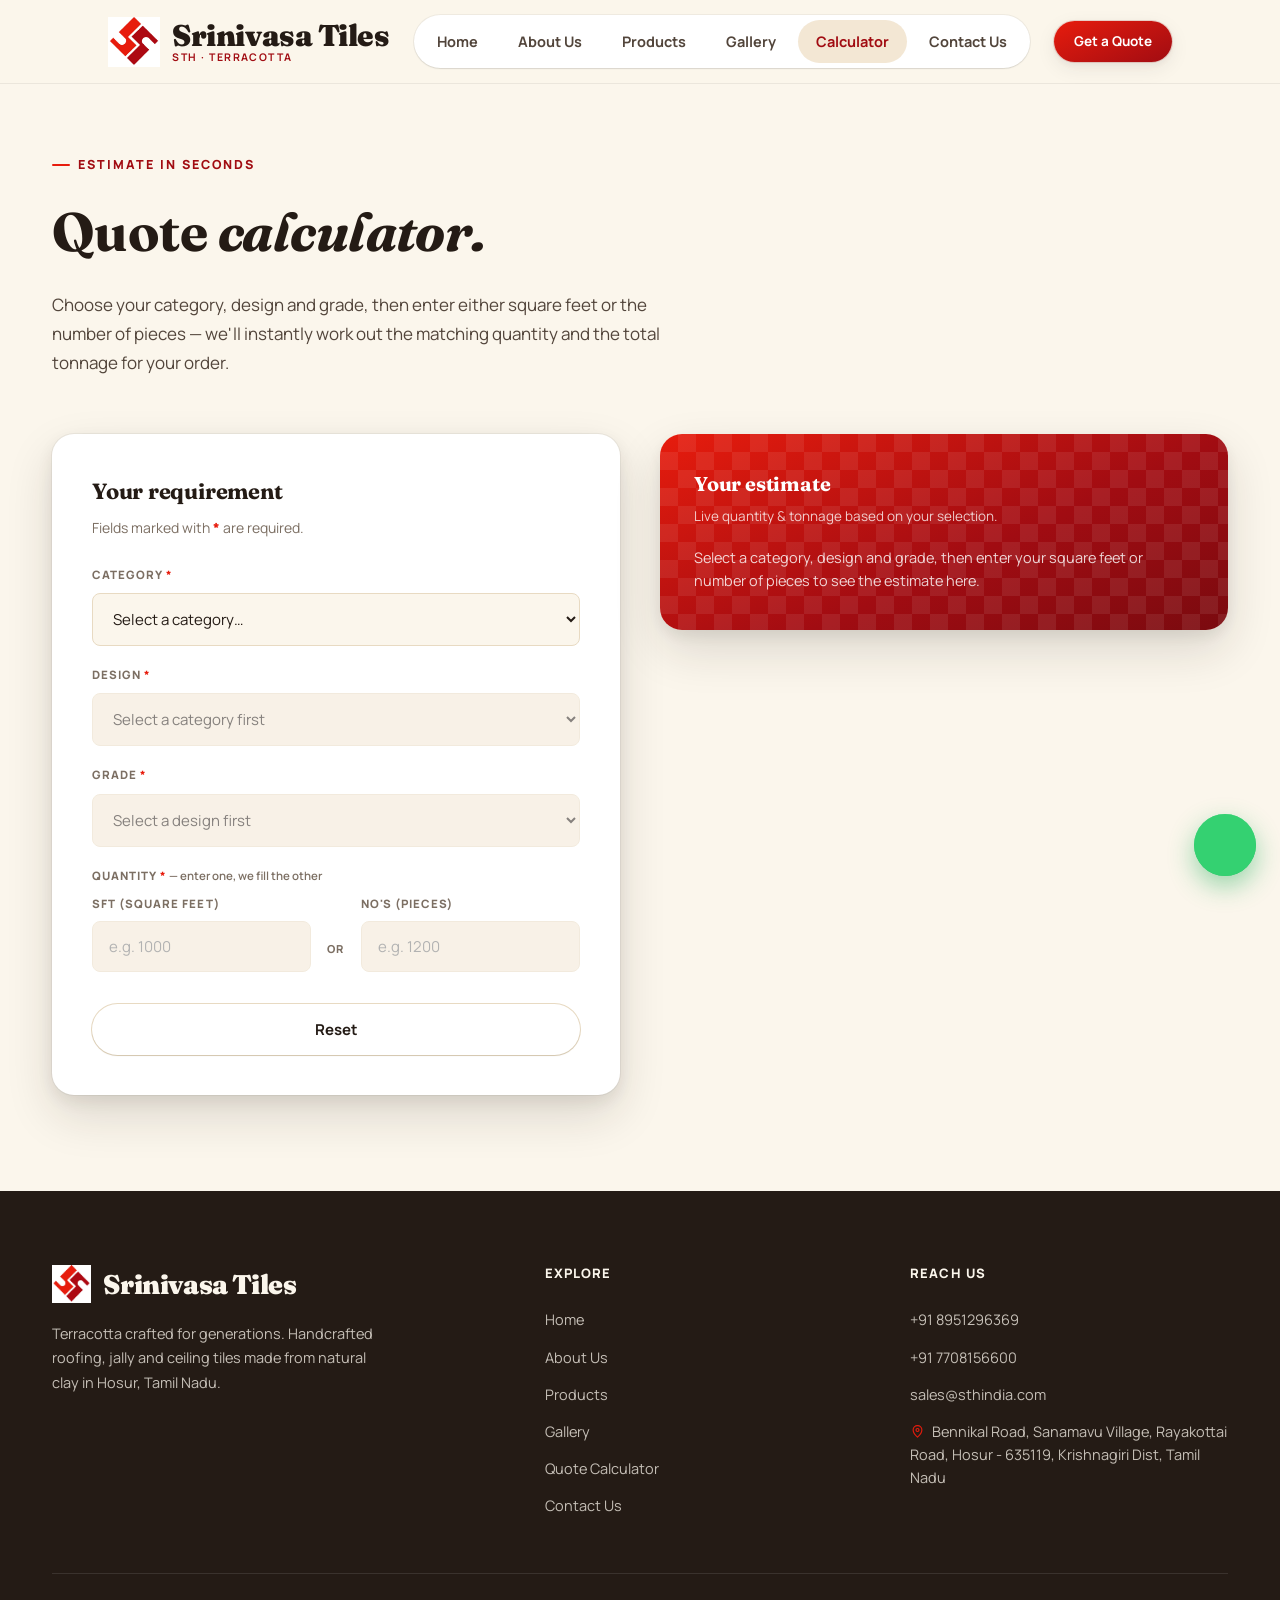
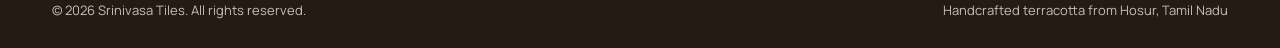
==== calculator.html @ 0a6c0d31 "4 changes" ====
<!DOCTYPE html>
<html lang="en">
<head>
<meta charset="UTF-8">
<meta name="viewport" content="width=device-width, initial-scale=1.0">
<title>Quote Calculator — Srinivasa Tiles | SFT, Pieces &amp; Tonnage Estimator</title>
<meta name="description" content="Estimate your terracotta order in seconds. Pick a category, design and grade, enter either square feet or number of pieces, and instantly see the matching quantity and tonnage.">
<link rel="icon" href="assets/images/logo/logo-icon.png">
<link rel="stylesheet" href="css/style.css">
<style>
  /* ---- Quote Calculator page ---- */
  .calc-shell { display: grid; grid-template-columns: 1fr 1fr; gap: 40px; align-items: flex-start; }
  @media (max-width: 900px) { .calc-shell { grid-template-columns: 1fr; gap: 28px; } }

  .calc-inputs-or {
    display: grid;
    grid-template-columns: 1fr auto 1fr;
    gap: 16px;
    align-items: end;
  }
  .calc-or-divider {
    display: flex; align-items: center; justify-content: center;
    font-size: 11px; font-weight: 800; letter-spacing: 0.12em;
    text-transform: uppercase; color: var(--stone);
    padding-bottom: 14px;
  }
  @media (max-width: 560px) {
    .calc-inputs-or { grid-template-columns: 1fr; gap: 10px; }
    .calc-or-divider { padding: 4px 0; }
  }

  .calc-input-help { margin-top: 8px; font-size: 12.5px; color: var(--stone); }
  select:disabled, input:disabled { opacity: 0.55; cursor: not-allowed; background: var(--cream-deep); }

  /* Result panel */
  .calc-result {
    position: relative;
    border-radius: var(--radius-lg);
    padding: 34px;
    color: var(--cream);
    background: linear-gradient(155deg, var(--clay-bright) 0%, var(--clay-deep) 58%, var(--clay-ember) 100%);
    box-shadow: var(--shadow-lg);
    overflow: hidden;
  }
  @media (min-width: 901px) { .calc-result { position: sticky; top: 96px; } }
  .calc-result h3 { color: #fff; font-size: 20px; }
  .calc-result-sub { margin-top: 6px; font-size: 13.5px; color: rgba(255,255,255,0.78); }

  .calc-empty { padding: 18px 0 4px; font-size: 14.5px; color: rgba(255,255,255,0.82); line-height: 1.6; }

  .calc-stats { display: grid; grid-template-columns: 1fr 1fr; gap: 12px; margin-top: 22px; }
  .calc-stat {
    background: rgba(255,255,255,0.12);
    border: 1px solid rgba(255,255,255,0.18);
    border-radius: var(--radius-md);
    padding: 16px 18px;
  }
  .calc-stat.full { grid-column: 1 / -1; }
  .calc-stat span { display: block; font-size: 10.5px; letter-spacing: 0.08em; text-transform: uppercase; color: rgba(255,255,255,0.72); font-weight: 800; }
  .calc-stat strong { display: block; margin-top: 6px; font-family: var(--font-display); font-size: 26px; line-height: 1.1; color: #fff; }
  .calc-stat small { font-size: 13px; font-weight: 600; opacity: 0.82; margin-left: 4px; }

  /* Selection summary chips */
  .calc-selection { display: flex; flex-wrap: wrap; gap: 8px; margin-top: 22px; }
  .calc-chip {
    display: inline-flex; align-items: center; gap: 6px;
    background: rgba(255,255,255,0.14);
    border: 1px solid rgba(255,255,255,0.2);
    border-radius: var(--radius-pill);
    padding: 6px 13px; font-size: 12.5px; font-weight: 700; color: #fff;
  }
  .calc-chip b { font-weight: 800; opacity: 0.7; text-transform: uppercase; font-size: 10px; letter-spacing: 0.06em; }

  .calc-result .btn-on-dark { margin-top: 24px; }
  .calc-hidden { display: none !important; }

  /* Summary table (final output) */
  .calc-table-wrap { margin-top: 30px; overflow-x: auto; }
  .calc-table { width: 100%; border-collapse: collapse; font-size: 14px; min-width: 560px; }
  .calc-table th {
    text-align: left; font-size: 10.5px; letter-spacing: 0.07em; text-transform: uppercase;
    color: var(--stone); font-weight: 800; padding: 0 14px 12px; border-bottom: 2px solid var(--cream-line);
  }
  .calc-table td { padding: 16px 14px; border-bottom: 1px solid var(--cream-line); color: var(--ink); vertical-align: top; }
  .calc-table td strong { color: var(--clay-deep); font-family: var(--font-display); font-size: 16px; }
  .calc-table tr:last-child td { border-bottom: none; }
</style>
</head>
<body>

<section class="page-hero">
  <div class="container">
    <div class="eyebrow reveal in">Estimate in Seconds</div>
    <h1 class="reveal in">Quote <em>calculator.</em></h1>
    <p class="lede reveal in">Choose your category, design and grade, then enter either square feet or the number of pieces — we'll instantly work out the matching quantity and the total tonnage for your order.</p>
  </div>
</section>

<section class="section-pad" style="padding-top:0;">
  <div class="container">
    <div class="calc-shell">

      <!-- Inputs -->
      <div class="reveal">
        <div class="form-card">
          <h3 style="font-size:22px;">Your requirement</h3>
          <p style="margin-top:8px; color:var(--stone); font-size:14px;">Fields marked with <span style="color:var(--clay-bright); font-weight:800;">*</span> are required.</p>

          <form id="calcForm" style="margin-top:26px;" autocomplete="off">
            <div class="form-row">
              <label for="calcCategory">Category <span style="color:var(--clay-bright);">*</span></label>
              <select id="calcCategory" required>
                <option value="">Select a category…</option>
              </select>
            </div>

            <div class="form-row">
              <label for="calcDesign">Design <span style="color:var(--clay-bright);">*</span></label>
              <select id="calcDesign" required disabled>
                <option value="">Select a category first</option>
              </select>
            </div>

            <div class="form-row">
              <label for="calcGrade">Grade <span style="color:var(--clay-bright);">*</span></label>
              <select id="calcGrade" required disabled>
                <option value="">Select a design first</option>
              </select>
            </div>

            <div class="form-row" style="margin-bottom:10px;">
              <label>Quantity <span style="color:var(--clay-bright);">*</span> <span style="text-transform:none; font-weight:600; color:var(--stone); letter-spacing:0;">— enter one, we fill the other</span></label>
            </div>

            <div class="calc-inputs-or">
              <div>
                <label for="calcSft" style="margin-bottom:7px;">SFT (Square Feet)</label>
                <input type="number" id="calcSft" inputmode="decimal" min="0" step="any" placeholder="e.g. 1000" disabled>
              </div>
              <div class="calc-or-divider">or</div>
              <div>
                <label for="calcNos" style="margin-bottom:7px;">No's (Pieces)</label>
                <input type="number" id="calcNos" inputmode="numeric" min="0" step="any" placeholder="e.g. 1200" disabled>
              </div>
            </div>
            <p class="calc-input-help" id="calcCoverageNote"></p>

            <button type="button" class="btn btn-ghost btn-block" id="calcResetBtn" style="margin-top:24px;">Reset</button>
          </form>
        </div>
      </div>

      <!-- Result -->
      <div class="reveal">
        <div class="calc-result">
          <div class="lattice-bg" style="color:#fff; opacity:0.08;"></div>
          <div style="position:relative; z-index:1;">
            <h3>Your estimate</h3>
            <p class="calc-result-sub">Live quantity &amp; tonnage based on your selection.</p>

            <div class="calc-empty" id="calcEmpty">
              Select a category, design and grade, then enter your square feet or number of pieces to see the estimate here.
            </div>

            <div id="calcOutput" class="calc-hidden">
              <div class="calc-selection" id="calcSelection"></div>
              <div class="calc-stats">
                <div class="calc-stat">
                  <span>Square Feet</span>
                  <strong id="calcOutSft">—</strong>
                </div>
                <div class="calc-stat">
                  <span>Pieces (No's)</span>
                  <strong id="calcOutNos">—</strong>
                </div>
                <div class="calc-stat full">
                  <span>Total Weight / Tonnage</span>
                  <strong id="calcOutTonnage">—</strong>
                </div>
              </div>
              <a href="#" class="btn btn-on-dark btn-block" id="calcWhatsappBtn" target="_blank" rel="noopener">Send this estimate on WhatsApp</a>
            </div>
          </div>
        </div>
      </div>

    </div>

    <!-- Final output summary table -->
    <div class="reveal calc-hidden" id="calcSummaryBlock" style="margin-top:20px;">
      <div class="form-card" style="padding:30px;">
        <h3 style="font-size:20px;">Estimate summary</h3>
        <div class="calc-table-wrap">
          <table class="calc-table">
            <thead>
              <tr>
                <th>Category</th>
                <th>Design</th>
                <th>Grade</th>
                <th>SFT</th>
                <th>No's</th>
                <th>Weight / Tonnage</th>
              </tr>
            </thead>
            <tbody>
              <tr id="calcSummaryRow">
                <td id="sumCategory">—</td>
                <td id="sumDesign">—</td>
                <td id="sumGrade">—</td>
                <td id="sumSft">—</td>
                <td id="sumNos">—</td>
                <td id="sumWeight">—</td>
              </tr>
            </tbody>
          </table>
        </div>
        <p class="form-note" style="text-align:left;">This is an approximate estimate for planning. For a firm quote including current pricing and availability, please <a href="contact.html" style="color:var(--clay-deep); font-weight:700;">contact us</a>.</p>
      </div>
    </div>

  </div>
</section>

<script src="js/icons.js"></script>
<script src="js/main.js"></script>
<script src="js/products.js"></script>
<script src="js/calculator.js"></script>
<script>
  window.onSiteReady = function() {
    initCalculatorPage();
  };
</script>
</body>
</html>
---- css/style.css ----
/* ============================================================
   SRINIVASA TILES — Design System
   Palette derived from brand mark: clay-bright red + deep maroon
   Type: Fraunces (display, warm editorial serif) + Manrope (body/UI)
   Signature motif: interlocking jally-lattice used as dividers/texture
   ============================================================ */

@import url('https://fonts.googleapis.com/css2?family=Fraunces:opsz,wght@9..144,400;9..144,500;9..144,600;9..144,700;9..144,800&family=Manrope:wght@400;500;600;700;800&display=swap');

:root {
  /* Brand core */
  --clay-bright: #E71C0D;
  --clay-deep: #A10C12;
  --clay-ember: #7A0A0F;
  --clay-glow: #FFF1EC;

  /* Neutrals */
  --cream: #FBF6EC;
  --cream-deep: #F3E7D4;
  --cream-line: #E8DAC2;
  --ink: #241B15;
  --ink-soft: #52453B;
  --stone: #7C6F63;
  --white: #FFFFFF;

  /* Feedback */
  --success: #2F7A4F;

  /* Elevation */
  --shadow-sm: 0 1px 2px rgba(36,27,21,0.06), 0 1px 1px rgba(36,27,21,0.04);
  --shadow-md: 0 6px 20px rgba(36,27,21,0.08), 0 2px 6px rgba(36,27,21,0.05);
  --shadow-lg: 0 20px 48px rgba(36,27,21,0.14), 0 6px 16px rgba(36,27,21,0.08);
  --shadow-inset-emboss: inset 0 1px 1px rgba(255,255,255,0.7), inset 0 -2px 3px rgba(161,12,18,0.18), 0 1px 2px rgba(36,27,21,0.12);

  /* Type scale */
  --font-display: 'Fraunces', Georgia, serif;
  --font-body: 'Manrope', -apple-system, BlinkMacSystemFont, sans-serif;

  --radius-sm: 8px;
  --radius-md: 14px;
  --radius-lg: 22px;
  --radius-pill: 999px;

  --container: 1240px;
  --nav-h: 84px;
}

* { box-sizing: border-box; }
html { scroll-behavior: smooth; }
body {
  margin: 0;
  background: var(--cream);
  color: var(--ink);
  font-family: var(--font-body);
  font-size: 16px;
  line-height: 1.6;
  -webkit-font-smoothing: antialiased;
  overflow-x: hidden;
}

img { max-width: 100%; display: block; }
a { color: inherit; text-decoration: none; }
button { font-family: inherit; cursor: pointer; }
ul { margin: 0; padding: 0; list-style: none; }
h1,h2,h3,h4,h5 { margin: 0; font-family: var(--font-display); font-weight: 700; letter-spacing: -0.01em; }
p { margin: 0; }

:focus-visible {
  outline: 3px solid var(--clay-bright);
  outline-offset: 3px;
  border-radius: 4px;
}

@media (prefers-reduced-motion: reduce) {
  *, *::before, *::after {
    animation-duration: 0.001ms !important;
    animation-iteration-count: 1 !important;
    transition-duration: 0.001ms !important;
    scroll-behavior: auto !important;
  }
}

.container {
  max-width: var(--container);
  margin: 0 auto;
  padding: 0 32px;
}

/* ---------- Eyebrow / labels ---------- */
.eyebrow {
  display: inline-flex;
  align-items: center;
  gap: 8px;
  font-family: var(--font-body);
  font-weight: 800;
  font-size: 12.5px;
  letter-spacing: 0.16em;
  text-transform: uppercase;
  color: var(--clay-deep);
  margin-bottom: 14px;
}
.eyebrow::before {
  content: '';
  width: 18px;
  height: 2px;
  background: var(--clay-bright);
  border-radius: 2px;
}

/* ---------- Section heading system ---------- */
.section-head {
  max-width: 760px;
  margin-bottom: 48px;
}
.section-head.center { margin-left: auto; margin-right: auto; text-align: center; }
.section-head h2 {
  font-size: clamp(30px, 4vw, 46px);
  line-height: 1.08;
  font-weight: 700;
  color: var(--ink);
}
.section-head h2 em {
  font-style: italic;
  color: var(--clay-bright);
}
.section-head p {
  margin-top: 16px;
  font-size: 17px;
  color: var(--ink-soft);
  line-height: 1.65;
}

section { position: relative; }
.section-pad { padding: 96px 0; }
@media (max-width: 780px) { .section-pad { padding: 64px 0; } }

.bg-cream-deep { background: var(--cream-deep); }
.bg-ink {
  background: linear-gradient(160deg, #2A1B16 0%, var(--ink) 60%);
  color: var(--cream);
}
.bg-clay {
  background: linear-gradient(135deg, var(--clay-bright) 0%, var(--clay-deep) 55%, var(--clay-ember) 100%);
  color: var(--white);
}

/* ---------- Buttons ---------- */
.btn {
  display: inline-flex;
  align-items: center;
  justify-content: center;
  gap: 10px;
  padding: 15px 30px;
  border-radius: var(--radius-pill);
  font-weight: 700;
  font-size: 15px;
  border: none;
  transition: transform 0.22s cubic-bezier(.2,.8,.2,1), box-shadow 0.22s, background 0.22s, color 0.22s;
  white-space: nowrap;
}
.btn-primary {
  background: linear-gradient(155deg, var(--clay-bright), var(--clay-deep));
  color: var(--white);
  box-shadow: var(--shadow-md), 0 0 0 1px rgba(161,12,18,0.15);
}
.btn-primary:hover { transform: translateY(-2px); box-shadow: var(--shadow-lg); }
.btn-ghost {
  background: var(--white);
  color: var(--ink);
  box-shadow: var(--shadow-sm), 0 0 0 1px var(--cream-line);
}
.btn-ghost:hover { box-shadow: var(--shadow-md), 0 0 0 1px var(--cream-line); transform: translateY(-2px); }
.btn-on-dark {
  background: rgba(255,255,255,0.1);
  color: var(--white);
  box-shadow: inset 0 0 0 1.5px rgba(255,255,255,0.4);
  backdrop-filter: blur(6px);
}
.btn-on-dark:hover { background: rgba(255,255,255,0.18); transform: translateY(-2px); }
.btn-sm { padding: 10px 20px; font-size: 13.5px; }
.btn-block { width: 100%; }
.btn:disabled { opacity: 0.6; cursor: not-allowed; transform: none !important; }

/* ---------- Embossed icon badges ---------- */
.icon-badge {
  --badge-size: 56px;
  width: var(--badge-size);
  height: var(--badge-size);
  border-radius: var(--radius-md);
  display: inline-flex;
  align-items: center;
  justify-content: center;
  flex-shrink: 0;
  background: linear-gradient(155deg, #FFFDF9 0%, var(--cream-deep) 100%);
  box-shadow:
    inset 0 1.5px 0 rgba(255,255,255,0.9),
    inset 0 -3px 6px rgba(161,12,18,0.10),
    0 1px 2px rgba(36,27,21,0.08),
    0 8px 18px rgba(36,27,21,0.07);
}
.icon-badge svg {
  width: 46%;
  height: 46%;
  stroke: var(--clay-deep);
  fill: none;
  stroke-width: 1.6;
  stroke-linecap: round;
  stroke-linejoin: round;
  filter: drop-shadow(0 1px 0 rgba(255,255,255,0.6));
}
.icon-badge.on-dark {
  background: linear-gradient(155deg, rgba(255,255,255,0.14), rgba(255,255,255,0.04));
  box-shadow: inset 0 1.5px 0 rgba(255,255,255,0.25), inset 0 -3px 6px rgba(0,0,0,0.25), 0 8px 18px rgba(0,0,0,0.2);
}
.icon-badge.on-dark svg { stroke: var(--white); }
.icon-badge.sm { --badge-size: 44px; }
.icon-badge.lg { --badge-size: 72px; border-radius: var(--radius-lg); }
.icon-badge.clay {
  background: linear-gradient(155deg, var(--clay-bright), var(--clay-deep));
  box-shadow: inset 0 1.5px 0 rgba(255,255,255,0.35), inset 0 -3px 6px rgba(0,0,0,0.2), 0 10px 22px rgba(161,12,18,0.3);
}
.icon-badge.clay svg { stroke: var(--white); }

/* ---------- Cards ---------- */
.card {
  background: var(--white);
  border-radius: var(--radius-lg);
  box-shadow: var(--shadow-sm), 0 0 0 1px rgba(36,27,21,0.045);
  transition: transform 0.28s cubic-bezier(.2,.8,.2,1), box-shadow 0.28s;
}
.card:hover { transform: translateY(-4px); box-shadow: var(--shadow-lg); }

/* ============================================================
   NAV
   ============================================================ */
.nav {
  position: sticky;
  top: 0;
  z-index: 200;
  height: var(--nav-h);
  display: flex;
  align-items: center;
  background: rgba(251,246,236,0.86);
  backdrop-filter: blur(14px) saturate(1.4);
  border-bottom: 1px solid rgba(36,27,21,0.07);
}
.nav .container { display: flex; align-items: center; justify-content: space-between; gap: 24px; }
.nav-brand { display: flex; align-items: center; gap: 12px; }
.nav-brand img { height: 50px; width: auto; }
.nav-brand .word { display: flex; flex-direction: column; line-height: 1.1; }
.nav-brand .word strong { font-family: var(--font-display); font-size: 30px; font-weight: 900; letter-spacing: -0.015em; color: var(--ink); }
.nav-brand .word span { font-size: 10.5px; letter-spacing: 0.14em; color: var(--clay-deep); font-weight: 700; }

.nav-links {
  display: flex;
  align-items: center;
  gap: 4px;
  background: var(--white);
  padding: 5px;
  border-radius: var(--radius-pill);
  box-shadow: var(--shadow-sm), 0 0 0 1px rgba(36,27,21,0.05);
}
.nav-links a {
  padding: 10px 18px;
  border-radius: var(--radius-pill);
  font-weight: 700;
  font-size: 14.5px;
  color: var(--ink-soft);
  transition: background 0.2s, color 0.2s;
}
.nav-links a:hover { color: var(--clay-deep); }
.nav-links a.active { background: var(--cream-deep); color: var(--clay-deep); }

.nav-actions { display: flex; align-items: center; gap: 12px; }
.nav-burger {
  display: none;
  width: 44px; height: 44px;
  border-radius: var(--radius-md);
  background: var(--white);
  box-shadow: var(--shadow-sm), 0 0 0 1px rgba(36,27,21,0.06);
  border: none;
  align-items: center;
  justify-content: center;
  position: relative;
  z-index: 10;
  cursor: pointer;
}
.nav-burger span, .nav-burger::before, .nav-burger::after { display:none; }
.nav-burger svg { width: 22px; height: 22px; stroke: var(--ink); pointer-events: none; }

.mobile-menu {
  position: fixed;
  inset: 0;
  z-index: 300;
  background: var(--cream);
  display: none;
  flex-direction: column;
  padding: 24px;
  overflow-y: auto;
}
.mobile-menu.open { display: flex; }
.mobile-menu-top { display: flex; align-items: center; justify-content: space-between; margin-bottom: 32px; }
.mobile-menu a {
  font-family: var(--font-display);
  font-size: 28px;
  font-weight: 600;
  padding: 14px 0;
  border-bottom: 1px solid var(--cream-line);
  color: var(--ink);
}
.mobile-menu .btn { margin-top: 24px; }

@media (max-width: 940px) {
  .nav-links { display: none; }
  .nav-burger { display: inline-flex; }
  .nav-actions .btn-primary.desktop-only { display: none; }
}

/* ============================================================
   HERO
   ============================================================ */
.hero {
  position: relative;
  padding: 72px 0 0;
  overflow: hidden;
}
.hero-grid {
  display: grid;
  grid-template-columns: 1.05fr 0.95fr;
  gap: 56px;
  align-items: center;
}
.hero-copy h1 {
  font-size: clamp(40px, 5.4vw, 68px);
  line-height: 1.03;
  color: var(--ink);
}
.hero-copy h1 em { font-style: italic; color: var(--clay-bright); }
.hero-copy .lede {
  margin-top: 22px;
  font-size: 18.5px;
  line-height: 1.7;
  color: var(--ink-soft);
  max-width: 520px;
}
.hero-cta { display: flex; gap: 14px; margin-top: 34px; flex-wrap: wrap; }
.hero-stats {
  display: flex;
  gap: 40px;
  margin-top: 56px;
  padding-top: 32px;
  border-top: 1px solid var(--cream-line);
}
.hero-stat strong { display: block; font-family: var(--font-display); font-size: 34px; color: var(--clay-deep); line-height: 1; }
.hero-stat span { display: block; margin-top: 8px; font-size: 12.5px; letter-spacing: 0.08em; text-transform: uppercase; color: var(--stone); font-weight: 700; }

.hero-visual { position: relative; }
.hero-frame {
  position: relative;
  border-radius: 28px;
  overflow: hidden;
  box-shadow: var(--shadow-lg);
  aspect-ratio: 4/4.6;
}
.hero-frame img { width: 100%; height: 100%; object-fit: cover; }
.hero-badge-float {
  position: absolute;
  left: -28px;
  bottom: 34px;
  background: var(--white);
  border-radius: var(--radius-lg);
  box-shadow: var(--shadow-lg);
  padding: 18px 22px;
  display: flex;
  align-items: center;
  gap: 14px;
  max-width: 240px;
}
.hero-badge-float strong { display:block; font-family: var(--font-display); font-size: 20px; color: var(--ink); }
.hero-badge-float span { font-size: 12.5px; color: var(--stone); }

@media (max-width: 980px) {
  .hero-grid { grid-template-columns: 1fr; }
  .hero-badge-float { left: 16px; }
  .hero-stats { gap: 26px; flex-wrap: wrap; }
}

/* Jally lattice signature pattern (used as dividers / texture) */
.lattice-divider {
  height: 46px;
  background-image:
    linear-gradient(45deg, var(--clay-bright) 25%, transparent 25%, transparent 75%, var(--clay-bright) 75%),
    linear-gradient(45deg, var(--clay-bright) 25%, transparent 25%, transparent 75%, var(--clay-bright) 75%);
  background-position: 0 0, 12px 12px;
  background-size: 24px 24px;
  opacity: 0.08;
}
.lattice-bg {
  position: absolute; inset: 0;
  background-image: linear-gradient(45deg, currentColor 25%, transparent 25%, transparent 75%, currentColor 75%), linear-gradient(45deg, currentColor 25%, transparent 25%, transparent 75%, currentColor 75%);
  background-position: 0 0, 18px 18px;
  background-size: 36px 36px;
  opacity: 0.05;
  pointer-events: none;
}

/* ============================================================
   MARQUEE / TRUST STRIP
   ============================================================ */
.trust-strip { padding: 20px 0; border-top: 1px solid var(--cream-line); border-bottom: 1px solid var(--cream-line); }
.trust-strip .container { display: flex; flex-wrap: wrap; gap: 28px; align-items: center; justify-content: center; }
.trust-item { display: flex; align-items: center; gap: 10px; font-weight: 700; font-size: 13.5px; color: var(--ink-soft); letter-spacing: 0.02em; }
.trust-item svg { width: 18px; height: 18px; stroke: var(--clay-deep); }

/* ============================================================
   CATEGORY GRID (home + products landing)
   ============================================================ */
.cat-grid {
  display: grid;
  grid-template-columns: repeat(3, 1fr);
  gap: 24px;
}
@media (max-width: 940px) { .cat-grid { grid-template-columns: repeat(2, 1fr); } }
@media (max-width: 620px) { .cat-grid { grid-template-columns: 1fr; } }

.cat-card {
  position: relative;
  border-radius: var(--radius-lg);
  overflow: hidden;
  aspect-ratio: 4/5;
  box-shadow: var(--shadow-sm), 0 0 0 1px rgba(36,27,21,0.05);
}
.cat-card img { width: 100%; height: 100%; object-fit: cover; transition: transform 0.6s cubic-bezier(.2,.8,.2,1); }
.cat-card:hover img { transform: scale(1.06); }
.cat-card::after {
  content: '';
  position: absolute; inset: 0;
  background: linear-gradient(0deg, rgba(20,12,9,0.88) 0%, rgba(20,12,9,0.15) 55%, transparent 75%);
}
.cat-card-body { position: absolute; left: 0; right: 0; bottom: 0; padding: 26px; z-index: 2; color: var(--white); }
.cat-card-count { font-size: 12px; letter-spacing: 0.1em; text-transform: uppercase; font-weight: 800; color: #FFD9CF; margin-bottom: 6px; }
.cat-card-body h3 { font-size: 24px; color: var(--white); }
.cat-card-body p { margin-top: 6px; font-size: 13.5px; color: rgba(255,255,255,0.82); }
.cat-card-arrow {
  position: absolute; top: 20px; right: 20px; z-index: 2;
  width: 42px; height: 42px; border-radius: 50%;
  background: rgba(255,255,255,0.18);
  backdrop-filter: blur(6px);
  display: flex; align-items: center; justify-content: center;
  transition: background 0.25s, transform 0.25s;
}
.cat-card:hover .cat-card-arrow { background: var(--clay-bright); transform: rotate(45deg); }
.cat-card-arrow svg { width: 18px; height: 18px; stroke: var(--white); }

/* ============================================================
   PRODUCT CARD + GALLERY STRIP + LIGHTBOX
   ============================================================ */
.product-grid {
  display: grid;
  grid-template-columns: repeat(auto-fill, minmax(270px, 1fr));
  gap: 26px;
}
.product-card {
  background: var(--white);
  border-radius: var(--radius-lg);
  overflow: hidden;
  box-shadow: var(--shadow-sm), 0 0 0 1px rgba(36,27,21,0.05);
  transition: box-shadow 0.25s, transform 0.25s;
  display: flex;
  flex-direction: column;
}
.product-card:hover { box-shadow: var(--shadow-lg); transform: translateY(-3px); }

.product-gallery {
  position: relative;
  aspect-ratio: 1/1;
  background: linear-gradient(155deg, #F1EEE8, #E6E1D6);
}
.product-gallery-scroll {
  height: 100%;
  width: 100%;
  display: flex;
  flex-direction: row;
  overflow-x: auto;
  overflow-y: hidden;
  scroll-snap-type: x mandatory;
  scrollbar-width: thin;
  scrollbar-color: var(--clay-bright) transparent;
}
.product-gallery-scroll::-webkit-scrollbar { height: 5px; }
.product-gallery-scroll::-webkit-scrollbar-thumb { background: rgba(161,12,18,0.35); border-radius: 4px; }
.product-gallery-scroll img {
  flex: 0 0 100%;
  width: 100%;
  height: 100%;
  object-fit: contain;
  object-position: center;
  scroll-snap-align: center;
  cursor: zoom-in;
  display: block;
  padding: 10px;
  background: linear-gradient(155deg, #F1EEE8, #E6E1D6);
}
.product-gallery-badge {
  position: absolute; top: 12px; right: 12px; z-index: 3;
  background: rgba(20,12,9,0.65);
  color: var(--white);
  font-size: 11px;
  font-weight: 800;
  letter-spacing: 0.04em;
  padding: 5px 10px;
  border-radius: var(--radius-pill);
  backdrop-filter: blur(4px);
  pointer-events: none;
  display: flex; align-items: center; gap: 5px;
}
.product-gallery-badge svg { width: 12px; height: 12px; stroke: var(--white); }
.product-gallery-hint {
  position: absolute; bottom: 10px; left: 50%; transform: translateX(-50%);
  z-index: 3;
  font-size: 10.5px; font-weight: 700; letter-spacing: 0.06em; text-transform: uppercase;
  color: var(--white);
  background: rgba(20,12,9,0.55);
  padding: 4px 10px;
  border-radius: var(--radius-pill);
  pointer-events: none;
  opacity: 0.9;
  display: flex;
  align-items: center;
  gap: 5px;
}
.product-gallery-hint svg { width: 11px; height: 11px; stroke: var(--white); }
.product-gallery-dots {
  position: absolute; bottom: 10px; left: 50%; transform: translateX(-50%);
  z-index: 3;
  display: flex;
  gap: 5px;
  pointer-events: none;
}
.product-gallery-dots span {
  width: 5px; height: 5px; border-radius: 50%;
  background: rgba(255,255,255,0.5);
}

/* Desktop hover arrows (mouse-capable devices only; touch devices keep native swipe) */
.gallery-nav-btn {
  position: absolute;
  top: 50%;
  transform: translateY(-50%);
  z-index: 4;
  width: 36px; height: 36px;
  border-radius: 50%;
  background: rgba(20,12,9,0.55);
  backdrop-filter: blur(4px);
  border: none;
  display: flex;
  align-items: center;
  justify-content: center;
  opacity: 0;
  transition: opacity 0.2s, background 0.2s;
  cursor: pointer;
}
.gallery-nav-btn:hover { background: var(--clay-bright); }
.gallery-nav-btn svg { width: 17px; height: 17px; stroke: var(--white); }
.gallery-nav-prev { left: 10px; }
.gallery-nav-next { right: 10px; }
.gallery-nav-prev svg { transform: rotate(180deg); }
@media (hover: hover) and (pointer: fine) {
  .product-gallery:hover .gallery-nav-btn { opacity: 1; }
  .product-gallery-hint { display: none; }
}
@media (hover: none), (pointer: coarse) {
  .gallery-nav-btn { display: none; }
}

.product-body { padding: 18px 20px 20px; display: flex; flex-direction: column; flex: 1 1 auto; }
.product-body-top { display: flex; align-items: flex-start; justify-content: space-between; gap: 10px; min-height: 46px; }
.product-body h4 { font-size: 17px; font-weight: 700; color: var(--ink); font-family: var(--font-display); line-height: 1.25; }
.product-size-chip {
  flex-shrink: 0;
  background: linear-gradient(155deg, var(--clay-bright), var(--clay-deep));
  color: var(--white);
  font-size: 12px;
  font-weight: 800;
  padding: 5px 11px;
  border-radius: var(--radius-pill);
  white-space: nowrap;
}
.product-specs { display: grid; grid-template-columns: 1fr 1fr; gap: 8px; margin-top: auto; padding-top: 14px; }
.product-spec {
  background: var(--cream-deep);
  border-radius: var(--radius-sm);
  padding: 8px 10px;
}
.product-spec span { display: block; font-size: 10px; letter-spacing: 0.06em; text-transform: uppercase; color: var(--stone); font-weight: 700; }
.product-spec strong { display: block; margin-top: 2px; font-size: 14.5px; color: var(--clay-deep); font-family: var(--font-display); }

/* Lightbox */
.lightbox {
  position: fixed; inset: 0; z-index: 500;
  background: rgba(16,10,8,0.96);
  display: none;
  flex-direction: column;
}
.lightbox.open { display: flex; }
.lightbox-close {
  position: absolute; top: 20px; right: 24px; z-index: 6;
  width: 46px; height: 46px; border-radius: 50%;
  background: rgba(255,255,255,0.12);
  border: none;
  display: flex; align-items: center; justify-content: center;
  backdrop-filter: blur(6px);
}
.lightbox-close:hover { background: var(--clay-bright); }
.lightbox-close svg { width: 20px; height: 20px; stroke: var(--white); }

.lightbox-title { color: var(--white); text-align: center; padding: 22px 70px 4px; flex-shrink: 0; }
.lightbox-title h3 { font-size: 22px; color: var(--white); }
.lightbox-title p { margin-top: 6px; color: rgba(255,255,255,0.65); font-size: 13.5px; letter-spacing: 0.04em; }

.lightbox-stage {
  position: relative;
  flex: 1;
  min-height: 0;
  display: flex;
  align-items: center;
}
.lightbox-scroll {
  width: 100%;
  height: 100%;
  overflow-x: auto;
  overflow-y: hidden;
  display: flex;
  flex-direction: row;
  scroll-snap-type: x mandatory;
  scrollbar-width: none;
}
.lightbox-scroll::-webkit-scrollbar { display: none; }
.lightbox-scroll .lightbox-slide {
  flex: 0 0 100%;
  height: 100%;
  display: flex;
  align-items: center;
  justify-content: center;
  scroll-snap-align: center;
  padding: 10px 70px;
}
.lightbox-scroll img {
  max-width: 100%;
  max-height: 100%;
  object-fit: contain;
  border-radius: 14px;
  box-shadow: 0 20px 50px rgba(0,0,0,0.5);
}

.lightbox-nav-btn {
  position: absolute;
  top: 50%;
  transform: translateY(-50%);
  z-index: 5;
  width: 50px; height: 50px;
  border-radius: 50%;
  background: rgba(255,255,255,0.12);
  border: none;
  display: flex;
  align-items: center;
  justify-content: center;
  backdrop-filter: blur(6px);
  transition: background 0.2s, opacity 0.2s;
}
.lightbox-nav-btn:hover { background: var(--clay-bright); }
.lightbox-nav-btn:disabled { opacity: 0.25; pointer-events: none; }
.lightbox-nav-btn svg { width: 22px; height: 22px; stroke: var(--white); }
.lightbox-nav-prev { left: 16px; }
.lightbox-nav-next { right: 16px; }
.lightbox-nav-prev svg { transform: rotate(180deg); }
@media (max-width: 700px) {
  .lightbox-nav-btn { width: 42px; height: 42px; }
  .lightbox-scroll .lightbox-slide { padding: 10px 54px; }
}

.lightbox-footer {
  flex-shrink: 0;
  padding: 16px 20px 26px;
  display: flex;
  flex-direction: column;
  align-items: center;
  gap: 10px;
}
.lightbox-dots { display: flex; gap: 7px; }
.lightbox-dots span {
  width: 7px; height: 7px; border-radius: 50%;
  background: rgba(255,255,255,0.3);
  transition: background 0.2s, transform 0.2s;
}
.lightbox-dots span.active { background: var(--clay-bright); transform: scale(1.3); }
.lightbox-scroll-hint {
  color: rgba(255,255,255,0.45);
  font-size: 11.5px;
  letter-spacing: 0.07em;
  text-transform: uppercase;
  display: flex;
  align-items: center;
  gap: 7px;
}
.lightbox-scroll-hint svg { width: 13px; height: 13px; stroke: rgba(255,255,255,0.55); }
@media (hover: none), (pointer: coarse) { .lightbox-nav-btn { display: none; } }

/* ============================================================
   FILTER PILLS (products page)
   ============================================================ */
.filter-row { display: flex; flex-wrap: wrap; gap: 10px; margin-bottom: 44px; }
.filter-pill {
  padding: 11px 20px;
  border-radius: var(--radius-pill);
  background: var(--white);
  box-shadow: var(--shadow-sm), 0 0 0 1px rgba(36,27,21,0.06);
  font-weight: 700;
  font-size: 14px;
  color: var(--ink-soft);
  border: none;
  transition: all 0.2s;
}
.filter-pill:hover { color: var(--clay-deep); }
.filter-pill.active {
  background: linear-gradient(155deg, var(--clay-bright), var(--clay-deep));
  color: var(--white);
  box-shadow: var(--shadow-md);
}

.category-block { margin-bottom: 76px; scroll-margin-top: 110px; }
.category-block-head { display: flex; align-items: baseline; justify-content: space-between; gap: 20px; margin-bottom: 30px; flex-wrap: wrap; }
.category-block-head h2 { font-size: 30px; }
.category-block-head .count { font-size: 13.5px; color: var(--stone); font-weight: 700; }

/* ============================================================
   TIMELINE (About)
   ============================================================ */
.timeline { display: grid; grid-template-columns: repeat(3, 1fr); gap: 20px; }
@media (max-width: 780px) { .timeline { grid-template-columns: 1fr; } }
.timeline-item {
  background: var(--white);
  border-radius: var(--radius-lg);
  padding: 30px 26px;
  box-shadow: var(--shadow-sm), 0 0 0 1px rgba(36,27,21,0.05);
  position: relative;
}
.timeline-item .year { font-family: var(--font-display); font-size: 40px; color: var(--clay-bright); font-weight: 700; }
.timeline-item h4 { margin-top: 10px; font-size: 16px; }
.timeline-item p { margin-top: 8px; font-size: 14px; color: var(--ink-soft); }

.value-grid { display: grid; grid-template-columns: repeat(4, 1fr); gap: 20px; }
@media (max-width: 940px) { .value-grid { grid-template-columns: repeat(2, 1fr); } }
@media (max-width: 560px) { .value-grid { grid-template-columns: 1fr; } }
.value-card { background: var(--white); border-radius: var(--radius-lg); padding: 28px 24px; box-shadow: var(--shadow-sm), 0 0 0 1px rgba(36,27,21,0.05); }
.value-card h4 { color: var(--clay-deep); font-size: 18px; margin-top: 16px; }
.value-card p { margin-top: 8px; font-size: 14px; color: var(--ink-soft); }

.promise-grid { display: grid; grid-template-columns: repeat(3, 1fr); gap: 16px; }
@media (max-width: 780px) { .promise-grid { grid-template-columns: 1fr; } }
.promise-item {
  display: flex; align-items: center; gap: 14px;
  background: var(--white);
  border-radius: var(--radius-md);
  padding: 18px 20px;
  box-shadow: var(--shadow-sm), 0 0 0 1px rgba(36,27,21,0.05);
  font-weight: 700;
  font-size: 14.5px;
}
.promise-item .dot { width: 9px; height: 9px; border-radius: 50%; background: var(--clay-bright); flex-shrink: 0; }

.pull-quote {
  border-left: 4px solid var(--clay-bright);
  padding: 6px 0 6px 26px;
  font-family: var(--font-display);
  font-style: italic;
  font-size: 22px;
  line-height: 1.55;
  color: var(--ink);
}

/* ============================================================
   GALLERY PAGE (masonry-ish)
   ============================================================ */
.masonry {
  columns: 4 260px;
  column-gap: 20px;
}
@media (max-width: 780px) { .masonry { columns: 2 180px; } }
.masonry-item {
  break-inside: avoid;
  margin-bottom: 20px;
  border-radius: var(--radius-md);
  overflow: hidden;
  box-shadow: var(--shadow-sm), 0 0 0 1px rgba(36,27,21,0.05);
  cursor: zoom-in;
  position: relative;
}
.masonry-item img { width: 100%; display: block; transition: transform 0.5s; }
.masonry-item:hover img { transform: scale(1.05); }
.masonry-item .tag {
  position: absolute; left: 10px; bottom: 10px;
  background: rgba(20,12,9,0.65);
  color: var(--white);
  font-size: 11px;
  font-weight: 700;
  padding: 4px 10px;
  border-radius: var(--radius-pill);
  backdrop-filter: blur(4px);
}

/* ============================================================
   FORMS
   ============================================================ */
.form-card {
  background: var(--white);
  border-radius: var(--radius-lg);
  padding: 40px;
  box-shadow: var(--shadow-lg), 0 0 0 1px rgba(36,27,21,0.05);
}
.form-row { margin-bottom: 20px; }
.form-row-split { display: grid; grid-template-columns: 1fr 1fr; gap: 16px; }
@media (max-width: 560px) { .form-row-split { grid-template-columns: 1fr; } }
label {
  display: block;
  font-size: 11.5px;
  font-weight: 800;
  letter-spacing: 0.09em;
  text-transform: uppercase;
  color: var(--stone);
  margin-bottom: 9px;
}
input, textarea, select {
  width: 100%;
  padding: 14px 16px;
  border-radius: var(--radius-sm);
  border: 1.5px solid var(--cream-line);
  background: var(--cream);
  font-family: var(--font-body);
  font-size: 15px;
  color: var(--ink);
  transition: border-color 0.2s, background 0.2s;
}
input:focus, textarea:focus, select:focus {
  outline: none;
  border-color: var(--clay-bright);
  background: var(--white);
}
textarea { resize: vertical; min-height: 110px; }
.form-note { margin-top: 14px; text-align: center; font-size: 13px; color: var(--stone); }
.form-success {
  display: none;
  text-align: center;
  padding: 40px 20px;
}
.form-success.show { display: block; }
.form-success .icon-badge { margin: 0 auto 18px; }
.form-success h3 { font-size: 22px; }
.form-success p { margin-top: 10px; color: var(--ink-soft); }

/* ============================================================
   CONTACT INFO CARDS
   ============================================================ */
.contact-info-list { display: flex; flex-direction: column; gap: 18px; }
.contact-info-item {
  display: flex;
  gap: 16px;
  align-items: flex-start;
  background: var(--white);
  border-radius: var(--radius-lg);
  padding: 22px 24px;
  box-shadow: var(--shadow-sm), 0 0 0 1px rgba(36,27,21,0.05);
}
.contact-info-item .txt { min-width: 0; flex: 1 1 auto; }
.contact-info-item .txt span { display: block; font-size: 11px; letter-spacing: 0.08em; text-transform: uppercase; color: var(--stone); font-weight: 800; margin-bottom: 5px; }
.contact-info-item .txt a, .contact-info-item .txt p { font-size: 15.5px; font-weight: 700; color: var(--ink); overflow-wrap: break-word; word-break: break-word; }
.contact-info-item .txt a:hover { color: var(--clay-deep); }
.contact-info-item .txt .btn { white-space: normal; text-align: center; }
.map-frame { border-radius: var(--radius-lg); overflow: hidden; box-shadow: var(--shadow-sm), 0 0 0 1px rgba(36,27,21,0.05); margin-top: 18px; }
.map-frame iframe { width: 100%; height: 280px; border: 0; display: block; }

/* ============================================================
   CATALOGUE / DOWNLOAD BANNER
   ============================================================ */
.catalogue-banner {
  border-radius: 28px;
  padding: 56px;
  display: flex;
  align-items: center;
  justify-content: space-between;
  gap: 40px;
  flex-wrap: wrap;
  position: relative;
  overflow: hidden;
}
.catalogue-banner h3 { font-size: 30px; color: var(--white); max-width: 480px; }
.catalogue-banner p { margin-top: 10px; color: rgba(255,255,255,0.82); max-width: 460px; }

/* ============================================================
   FOOTER
   ============================================================ */
.footer {
  background: var(--ink);
  color: rgba(251,246,236,0.75);
  padding: 72px 0 28px;
}
.footer-grid {
  display: grid;
  grid-template-columns: 1.4fr 1fr 1fr;
  gap: 48px;
  padding-bottom: 48px;
  border-bottom: 1px solid rgba(255,255,255,0.1);
}
@media (max-width: 780px) { .footer-grid { grid-template-columns: 1fr; gap: 36px; } }
.footer-brand { display: flex; align-items: center; gap: 12px; margin-bottom: 16px; }
.footer-brand img { height: 38px; }
.footer-brand strong { font-family: var(--font-display); font-size: 27px; font-weight: 900; letter-spacing: -0.015em; color: var(--cream); }
.footer p.desc { font-size: 14.5px; line-height: 1.7; max-width: 340px; }
.footer h5 { color: var(--cream); font-size: 13px; letter-spacing: 0.08em; text-transform: uppercase; margin-bottom: 18px; font-family: var(--font-body); font-weight: 800; }
.footer-links a { display: block; padding: 7px 0; font-size: 14.5px; transition: color 0.2s; }
.footer-links a:hover { color: var(--clay-bright); }
.footer-map-pin { display: inline-flex; width: 15px; height: 15px; margin-right: 7px; vertical-align: -2px; }
.footer-map-pin svg { width: 100%; height: 100%; fill: none; stroke: var(--clay-bright); stroke-width: 1.8; stroke-linecap: round; stroke-linejoin: round; }
.footer-bottom { display: flex; justify-content: space-between; align-items: center; padding-top: 26px; font-size: 13px; flex-wrap: wrap; gap: 12px; }
.footer-bottom a { color: rgba(251,246,236,0.6); }

/* ============================================================
   WHATSAPP FLOATING BUTTON
   ============================================================ */
.whatsapp-fab {
  position: fixed;
  right: 24px;
  bottom: 24px;
  z-index: 250;
  width: 62px;
  height: 62px;
  border-radius: 50%;
  background: linear-gradient(155deg, #34D171, #1EAE58);
  display: flex;
  align-items: center;
  justify-content: center;
  box-shadow: 0 10px 26px rgba(30,174,88,0.45), inset 0 1.5px 0 rgba(255,255,255,0.35);
  transition: transform 0.25s;
  animation: wa-pop 0.5s cubic-bezier(.2,.8,.2,1) 0.4s backwards;
}
.whatsapp-fab:hover { transform: scale(1.08); }
.whatsapp-fab svg { width: 30px; height: 30px; fill: var(--white); }
@keyframes wa-pop { from { transform: scale(0); } to { transform: scale(1); } }
.whatsapp-fab .ping {
  position: absolute; inset: 0; border-radius: 50%;
  background: #34D171;
  animation: wa-ping 2.4s cubic-bezier(0,0,.2,1) infinite;
}
@keyframes wa-ping { 0% { transform: scale(1); opacity: 0.5; } 100% { transform: scale(1.9); opacity: 0; } }

/* ============================================================
   BREADCRUMB HERO (inner pages)
   ============================================================ */
.page-hero {
  padding: 64px 0 56px;
  position: relative;
  overflow: hidden;
}
.page-hero h1 { font-size: clamp(34px, 4.6vw, 54px); }
.page-hero p.lede { margin-top: 16px; max-width: 620px; font-size: 17px; color: var(--ink-soft); line-height: 1.7; }

/* ============================================================
   UTILITIES
   ============================================================ */
.grid-2 { display: grid; grid-template-columns: 1fr 1fr; gap: 48px; align-items: center; }
@media (max-width: 860px) { .grid-2 { grid-template-columns: 1fr; gap: 32px; } }
.text-center { text-align: center; }
.mt-0 { margin-top: 0 !important; }
.reveal { opacity: 0; transform: translateY(24px); transition: opacity 0.7s cubic-bezier(.2,.8,.2,1), transform 0.7s cubic-bezier(.2,.8,.2,1); }
.reveal.in { opacity: 1; transform: translateY(0); }

.skeleton {
  background: linear-gradient(90deg, var(--cream-deep) 0%, var(--cream-line) 50%, var(--cream-deep) 100%);
  background-size: 200% 100%;
  animation: shimmer 1.4s infinite;
}
@keyframes shimmer { 0% { background-position: 200% 0; } 100% { background-position: -200% 0; } }

.badge-pill {
  display: inline-flex; align-items: center; gap: 6px;
  background: var(--clay-glow);
  color: var(--clay-deep);
  font-weight: 800;
  font-size: 12px;
  padding: 6px 14px;
  border-radius: var(--radius-pill);
}
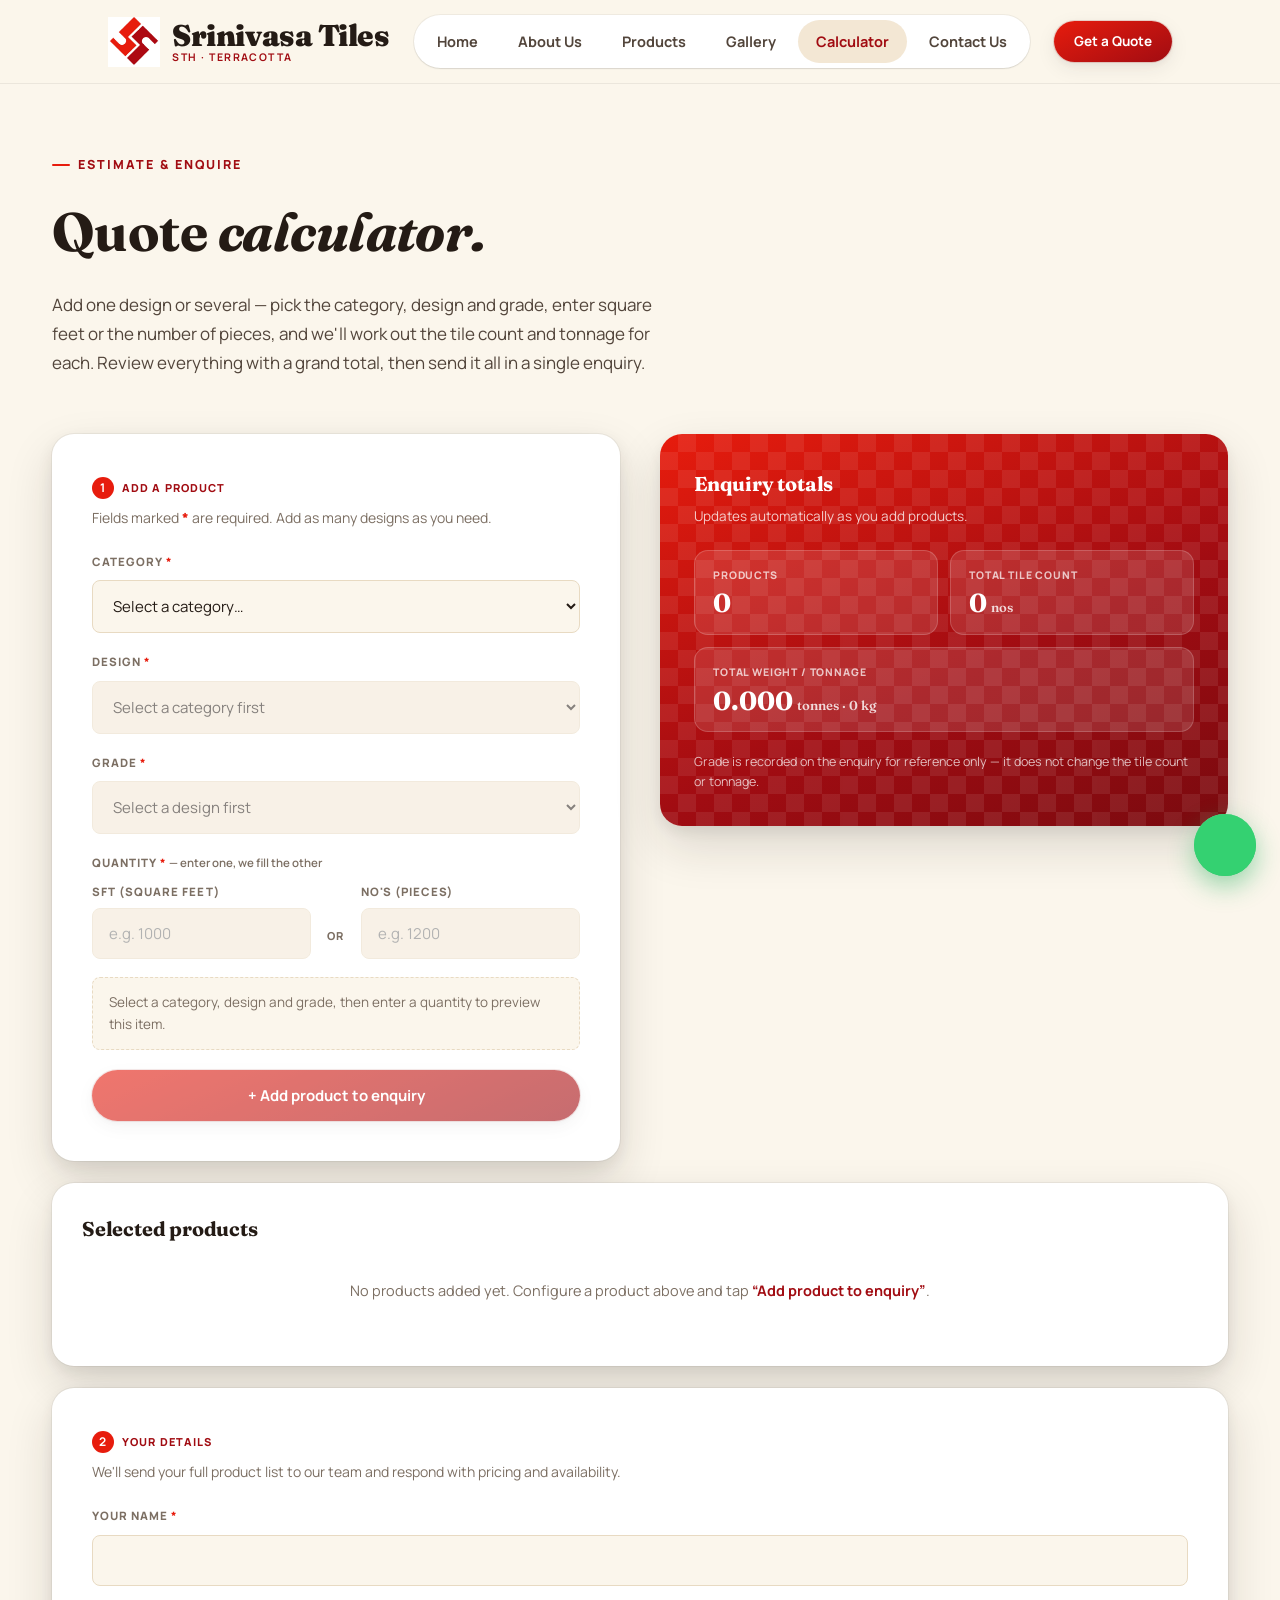
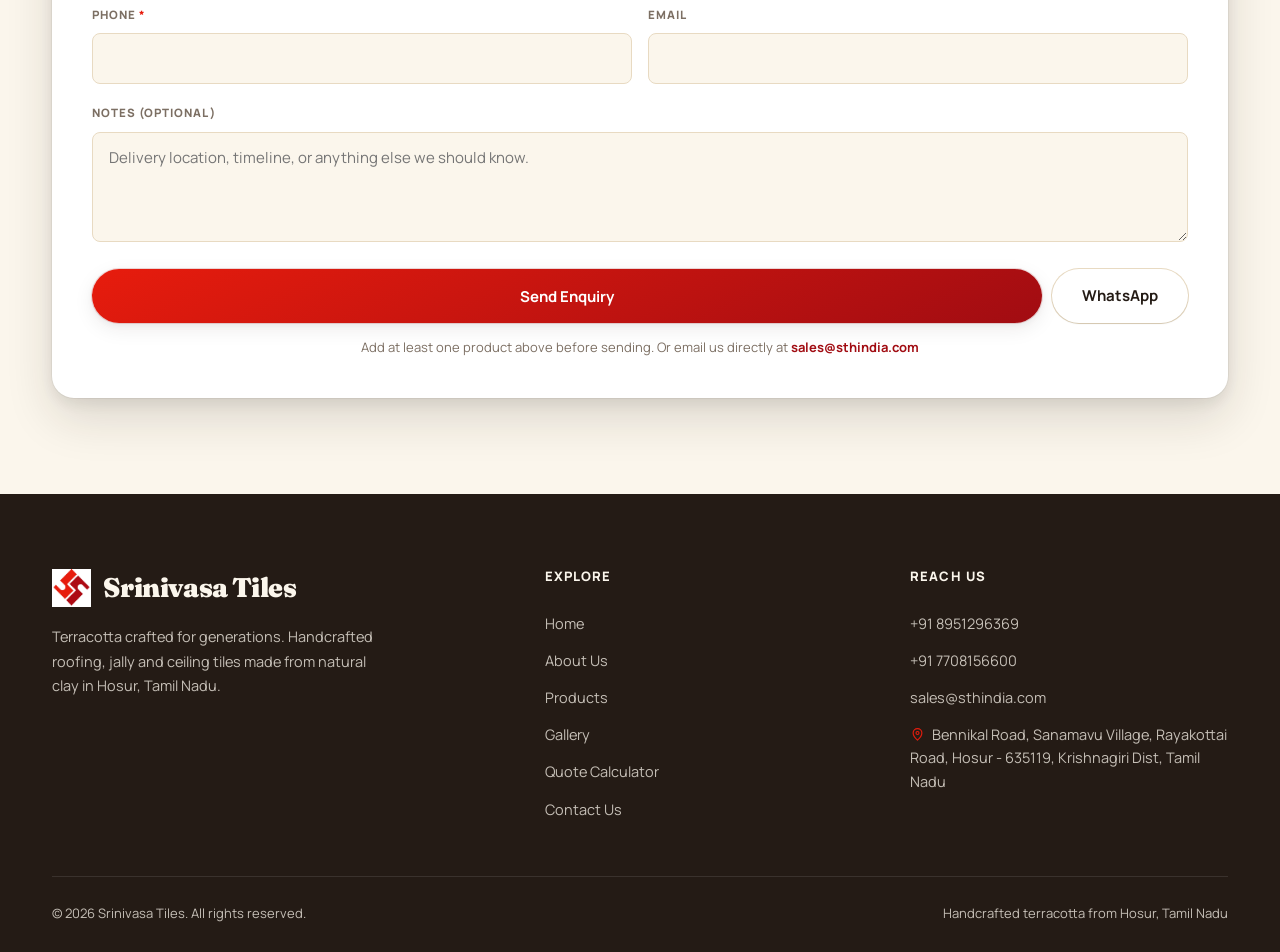
==== commit c196fe63: "2" ====
--- a/calculator.html
+++ b/calculator.html
@@ -3,8 +3,8 @@
 <head>
 <meta charset="UTF-8">
 <meta name="viewport" content="width=device-width, initial-scale=1.0">
-<title>Quote Calculator — Srinivasa Tiles | SFT, Pieces &amp; Tonnage Estimator</title>
-<meta name="description" content="Estimate your terracotta order in seconds. Pick a category, design and grade, enter either square feet or number of pieces, and instantly see the matching quantity and tonnage.">
+<title>Quote Calculator — Srinivasa Tiles | Multi-Product SFT, Pieces &amp; Tonnage Estimator</title>
+<meta name="description" content="Build a multi-design terracotta enquiry in seconds. Add several products, enter square feet or number of pieces for each, review tile counts and tonnage with a grand total, then send the whole enquiry in one go.">
 <link rel="icon" href="assets/images/logo/logo-icon.png">
 <link rel="stylesheet" href="css/style.css">
 <style>
@@ -12,115 +12,135 @@
   .calc-shell { display: grid; grid-template-columns: 1fr 1fr; gap: 40px; align-items: flex-start; }
   @media (max-width: 900px) { .calc-shell { grid-template-columns: 1fr; gap: 28px; } }
 
-  .calc-inputs-or {
-    display: grid;
-    grid-template-columns: 1fr auto 1fr;
-    gap: 16px;
-    align-items: end;
-  }
+  .calc-step {
+    display: inline-flex; align-items: center; gap: 8px;
+    font-size: 11px; font-weight: 800; letter-spacing: 0.1em; text-transform: uppercase;
+    color: var(--clay-deep); margin-bottom: 12px;
+  }
+  .calc-step b {
+    display: inline-flex; align-items: center; justify-content: center;
+    width: 22px; height: 22px; border-radius: 50%;
+    background: var(--clay-bright); color: #fff; font-size: 12px;
+  }
+
+  .calc-inputs-or { display: grid; grid-template-columns: 1fr auto 1fr; gap: 16px; align-items: end; }
   .calc-or-divider {
     display: flex; align-items: center; justify-content: center;
-    font-size: 11px; font-weight: 800; letter-spacing: 0.12em;
-    text-transform: uppercase; color: var(--stone);
-    padding-bottom: 14px;
+    font-size: 11px; font-weight: 800; letter-spacing: 0.12em; text-transform: uppercase;
+    color: var(--stone); padding-bottom: 14px;
   }
   @media (max-width: 560px) {
     .calc-inputs-or { grid-template-columns: 1fr; gap: 10px; }
     .calc-or-divider { padding: 4px 0; }
   }
-
-  .calc-input-help { margin-top: 8px; font-size: 12.5px; color: var(--stone); }
+  .calc-input-help { margin-top: 10px; font-size: 12.5px; color: var(--stone); }
   select:disabled, input:disabled { opacity: 0.55; cursor: not-allowed; background: var(--cream-deep); }
 
-  /* Result panel */
+  .calc-item-preview {
+    margin-top: 18px; padding: 14px 16px;
+    border-radius: var(--radius-sm); border: 1.5px dashed var(--cream-line);
+    background: var(--cream); font-size: 13.5px; color: var(--stone); line-height: 1.6;
+  }
+  .calc-item-preview strong { color: var(--clay-deep); font-family: var(--font-display); font-size: 15px; }
+
+  .calc-form-card.is-editing { box-shadow: var(--shadow-lg), 0 0 0 2px var(--clay-bright); }
+  .calc-btn-row { display: grid; grid-template-columns: 1fr; gap: 10px; margin-top: 20px; }
+  .calc-btn-row.two { grid-template-columns: 1fr auto; }
+
+  /* Totals panel (clay) */
   .calc-result {
-    position: relative;
-    border-radius: var(--radius-lg);
-    padding: 34px;
-    color: var(--cream);
+    position: relative; border-radius: var(--radius-lg); padding: 34px; color: var(--cream);
     background: linear-gradient(155deg, var(--clay-bright) 0%, var(--clay-deep) 58%, var(--clay-ember) 100%);
-    box-shadow: var(--shadow-lg);
-    overflow: hidden;
+    box-shadow: var(--shadow-lg); overflow: hidden;
   }
   @media (min-width: 901px) { .calc-result { position: sticky; top: 96px; } }
   .calc-result h3 { color: #fff; font-size: 20px; }
   .calc-result-sub { margin-top: 6px; font-size: 13.5px; color: rgba(255,255,255,0.78); }
-
-  .calc-empty { padding: 18px 0 4px; font-size: 14.5px; color: rgba(255,255,255,0.82); line-height: 1.6; }
-
   .calc-stats { display: grid; grid-template-columns: 1fr 1fr; gap: 12px; margin-top: 22px; }
   .calc-stat {
-    background: rgba(255,255,255,0.12);
-    border: 1px solid rgba(255,255,255,0.18);
-    border-radius: var(--radius-md);
-    padding: 16px 18px;
+    background: rgba(255,255,255,0.12); border: 1px solid rgba(255,255,255,0.18);
+    border-radius: var(--radius-md); padding: 16px 18px;
   }
   .calc-stat.full { grid-column: 1 / -1; }
   .calc-stat span { display: block; font-size: 10.5px; letter-spacing: 0.08em; text-transform: uppercase; color: rgba(255,255,255,0.72); font-weight: 800; }
   .calc-stat strong { display: block; margin-top: 6px; font-family: var(--font-display); font-size: 26px; line-height: 1.1; color: #fff; }
   .calc-stat small { font-size: 13px; font-weight: 600; opacity: 0.82; margin-left: 4px; }
-
-  /* Selection summary chips */
-  .calc-selection { display: flex; flex-wrap: wrap; gap: 8px; margin-top: 22px; }
-  .calc-chip {
-    display: inline-flex; align-items: center; gap: 6px;
-    background: rgba(255,255,255,0.14);
-    border: 1px solid rgba(255,255,255,0.2);
-    border-radius: var(--radius-pill);
-    padding: 6px 13px; font-size: 12.5px; font-weight: 700; color: #fff;
-  }
-  .calc-chip b { font-weight: 800; opacity: 0.7; text-transform: uppercase; font-size: 10px; letter-spacing: 0.06em; }
-
-  .calc-result .btn-on-dark { margin-top: 24px; }
+  .calc-result-note { margin-top: 20px; font-size: 12.5px; color: rgba(255,255,255,0.72); line-height: 1.6; }
+
   .calc-hidden { display: none !important; }
 
-  /* Summary table (final output) */
-  .calc-table-wrap { margin-top: 30px; overflow-x: auto; }
-  .calc-table { width: 100%; border-collapse: collapse; font-size: 14px; min-width: 560px; }
+  /* Selected-products table */
+  .calc-table-wrap { margin-top: 22px; overflow-x: auto; }
+  .calc-table { width: 100%; border-collapse: collapse; font-size: 14px; min-width: 720px; }
   .calc-table th {
     text-align: left; font-size: 10.5px; letter-spacing: 0.07em; text-transform: uppercase;
-    color: var(--stone); font-weight: 800; padding: 0 14px 12px; border-bottom: 2px solid var(--cream-line);
-  }
-  .calc-table td { padding: 16px 14px; border-bottom: 1px solid var(--cream-line); color: var(--ink); vertical-align: top; }
-  .calc-table td strong { color: var(--clay-deep); font-family: var(--font-display); font-size: 16px; }
-  .calc-table tr:last-child td { border-bottom: none; }
+    color: var(--stone); font-weight: 800; padding: 0 14px 12px; border-bottom: 2px solid var(--cream-line); white-space: nowrap;
+  }
+  .calc-table td { padding: 15px 14px; border-bottom: 1px solid var(--cream-line); color: var(--ink); vertical-align: middle; }
+  .calc-table td .cell-strong { color: var(--clay-deep); font-family: var(--font-display); font-size: 15px; }
+  .calc-table td .cell-sub { display: block; font-size: 11.5px; color: var(--stone); margin-top: 2px; }
+  .calc-table .col-num { width: 34px; color: var(--stone); font-weight: 800; }
+  .calc-table .col-actions { text-align: right; white-space: nowrap; }
+  .calc-grade-pill {
+    display: inline-block; background: var(--cream-deep); color: var(--clay-deep);
+    font-size: 12px; font-weight: 800; padding: 3px 11px; border-radius: var(--radius-pill);
+  }
+  .calc-row-btn {
+    display: inline-flex; align-items: center; justify-content: center; gap: 5px;
+    border: 1.5px solid var(--cream-line); background: var(--white); color: var(--ink-soft);
+    font-family: var(--font-body); font-size: 12.5px; font-weight: 700; cursor: pointer;
+    padding: 7px 13px; border-radius: var(--radius-pill); transition: all 0.18s; margin-left: 6px;
+  }
+  .calc-row-btn:hover { border-color: var(--clay-bright); color: var(--clay-deep); }
+  .calc-row-btn.danger:hover { border-color: var(--clay-bright); color: var(--clay-bright); background: var(--clay-glow); }
+  .calc-table tfoot td {
+    border-bottom: none; border-top: 2px solid var(--cream-line);
+    padding-top: 18px; font-weight: 800;
+  }
+  .calc-table tfoot .grand-label { font-size: 12px; letter-spacing: 0.06em; text-transform: uppercase; color: var(--clay-deep); }
+  .calc-table tfoot .grand-val { font-family: var(--font-display); font-size: 17px; color: var(--clay-deep); }
+  .calc-empty-table { padding: 34px 10px; text-align: center; color: var(--stone); font-size: 14.5px; }
+
+  .calc-success { display: none; text-align: center; padding: 40px 20px; }
+  .calc-success.show { display: block; }
+  .calc-success .icon-badge { margin: 0 auto 18px; }
 </style>
 </head>
 <body>
 
 <section class="page-hero">
   <div class="container">
-    <div class="eyebrow reveal in">Estimate in Seconds</div>
+    <div class="eyebrow reveal in">Estimate &amp; Enquire</div>
     <h1 class="reveal in">Quote <em>calculator.</em></h1>
-    <p class="lede reveal in">Choose your category, design and grade, then enter either square feet or the number of pieces — we'll instantly work out the matching quantity and the total tonnage for your order.</p>
+    <p class="lede reveal in">Add one design or several — pick the category, design and grade, enter square feet or the number of pieces, and we'll work out the tile count and tonnage for each. Review everything with a grand total, then send it all in a single enquiry.</p>
   </div>
 </section>
 
 <section class="section-pad" style="padding-top:0;">
   <div class="container">
+
+    <!-- STEP 1 — Add products -->
     <div class="calc-shell">
 
-      <!-- Inputs -->
+      <!-- Selection form -->
       <div class="reveal">
-        <div class="form-card">
-          <h3 style="font-size:22px;">Your requirement</h3>
-          <p style="margin-top:8px; color:var(--stone); font-size:14px;">Fields marked with <span style="color:var(--clay-bright); font-weight:800;">*</span> are required.</p>
-
-          <form id="calcForm" style="margin-top:26px;" autocomplete="off">
+        <div class="form-card calc-form-card" id="calcFormCard">
+          <div class="calc-step"><b>1</b> Add a product</div>
+          <p style="color:var(--stone); font-size:14px; margin-top:-4px;">Fields marked <span style="color:var(--clay-bright); font-weight:800;">*</span> are required. Add as many designs as you need.</p>
+
+          <form id="calcAddForm" style="margin-top:24px;" autocomplete="off" onsubmit="return false;">
             <div class="form-row">
               <label for="calcCategory">Category <span style="color:var(--clay-bright);">*</span></label>
               <select id="calcCategory" required>
                 <option value="">Select a category…</option>
               </select>
             </div>
-
             <div class="form-row">
               <label for="calcDesign">Design <span style="color:var(--clay-bright);">*</span></label>
               <select id="calcDesign" required disabled>
                 <option value="">Select a category first</option>
               </select>
             </div>
-
             <div class="form-row">
               <label for="calcGrade">Grade <span style="color:var(--clay-bright);">*</span></label>
               <select id="calcGrade" required disabled>
@@ -131,7 +151,6 @@
             <div class="form-row" style="margin-bottom:10px;">
               <label>Quantity <span style="color:var(--clay-bright);">*</span> <span style="text-transform:none; font-weight:600; color:var(--stone); letter-spacing:0;">— enter one, we fill the other</span></label>
             </div>
-
             <div class="calc-inputs-or">
               <div>
                 <label for="calcSft" style="margin-bottom:7px;">SFT (Square Feet)</label>
@@ -143,78 +162,115 @@
                 <input type="number" id="calcNos" inputmode="numeric" min="0" step="any" placeholder="e.g. 1200" disabled>
               </div>
             </div>
-            <p class="calc-input-help" id="calcCoverageNote"></p>
-
-            <button type="button" class="btn btn-ghost btn-block" id="calcResetBtn" style="margin-top:24px;">Reset</button>
+
+            <div class="calc-item-preview" id="calcItemPreview">Select a category, design and grade, then enter a quantity to preview this item.</div>
+
+            <div class="calc-btn-row" id="calcBtnRow">
+              <button type="button" class="btn btn-primary btn-block" id="calcAddBtn" disabled>+ Add product to enquiry</button>
+              <button type="button" class="btn btn-ghost" id="calcCancelEditBtn" style="display:none;">Cancel</button>
+            </div>
           </form>
         </div>
       </div>
 
-      <!-- Result -->
+      <!-- Running totals -->
       <div class="reveal">
         <div class="calc-result">
           <div class="lattice-bg" style="color:#fff; opacity:0.08;"></div>
           <div style="position:relative; z-index:1;">
-            <h3>Your estimate</h3>
-            <p class="calc-result-sub">Live quantity &amp; tonnage based on your selection.</p>
-
-            <div class="calc-empty" id="calcEmpty">
-              Select a category, design and grade, then enter your square feet or number of pieces to see the estimate here.
-            </div>
-
-            <div id="calcOutput" class="calc-hidden">
-              <div class="calc-selection" id="calcSelection"></div>
-              <div class="calc-stats">
-                <div class="calc-stat">
-                  <span>Square Feet</span>
-                  <strong id="calcOutSft">—</strong>
-                </div>
-                <div class="calc-stat">
-                  <span>Pieces (No's)</span>
-                  <strong id="calcOutNos">—</strong>
-                </div>
-                <div class="calc-stat full">
-                  <span>Total Weight / Tonnage</span>
-                  <strong id="calcOutTonnage">—</strong>
-                </div>
-              </div>
-              <a href="#" class="btn btn-on-dark btn-block" id="calcWhatsappBtn" target="_blank" rel="noopener">Send this estimate on WhatsApp</a>
-            </div>
-          </div>
-        </div>
-      </div>
-
+            <h3>Enquiry totals</h3>
+            <p class="calc-result-sub">Updates automatically as you add products.</p>
+            <div class="calc-stats">
+              <div class="calc-stat">
+                <span>Products</span>
+                <strong id="totProducts">0</strong>
+              </div>
+              <div class="calc-stat">
+                <span>Total Tile Count</span>
+                <strong id="totNos">0<small>nos</small></strong>
+              </div>
+              <div class="calc-stat full">
+                <span>Total Weight / Tonnage</span>
+                <strong id="totTonnage">0.000<small>tonnes · 0 kg</small></strong>
+              </div>
+            </div>
+            <p class="calc-result-note">Grade is recorded on the enquiry for reference only — it does not change the tile count or tonnage.</p>
+          </div>
+        </div>
+      </div>
     </div>
 
-    <!-- Final output summary table -->
-    <div class="reveal calc-hidden" id="calcSummaryBlock" style="margin-top:20px;">
+    <!-- Selected products table -->
+    <div class="reveal" style="margin-top:22px;">
       <div class="form-card" style="padding:30px;">
-        <h3 style="font-size:20px;">Estimate summary</h3>
-        <div class="calc-table-wrap">
+        <h3 style="font-size:20px;">Selected products</h3>
+        <div class="calc-empty-table" id="calcEmptyTable">No products added yet. Configure a product above and tap <strong style="color:var(--clay-deep);">“Add product to enquiry”</strong>.</div>
+        <div class="calc-table-wrap calc-hidden" id="calcTableWrap">
           <table class="calc-table">
             <thead>
               <tr>
-                <th>Category</th>
-                <th>Design</th>
+                <th class="col-num">#</th>
+                <th>Product / Design</th>
                 <th>Grade</th>
-                <th>SFT</th>
-                <th>No's</th>
+                <th>Quantity (SFT)</th>
+                <th>Tile Count (No's)</th>
                 <th>Weight / Tonnage</th>
+                <th class="col-actions"></th>
               </tr>
             </thead>
-            <tbody>
-              <tr id="calcSummaryRow">
-                <td id="sumCategory">—</td>
-                <td id="sumDesign">—</td>
-                <td id="sumGrade">—</td>
-                <td id="sumSft">—</td>
-                <td id="sumNos">—</td>
-                <td id="sumWeight">—</td>
+            <tbody id="calcRows"></tbody>
+            <tfoot>
+              <tr>
+                <td colspan="3"><span class="grand-label">Grand Total</span></td>
+                <td><span class="grand-val" id="grandSft">—</span></td>
+                <td><span class="grand-val" id="grandNos">—</span></td>
+                <td colspan="2"><span class="grand-val" id="grandWeight">—</span></td>
               </tr>
-            </tbody>
+            </tfoot>
           </table>
         </div>
-        <p class="form-note" style="text-align:left;">This is an approximate estimate for planning. For a firm quote including current pricing and availability, please <a href="contact.html" style="color:var(--clay-deep); font-weight:700;">contact us</a>.</p>
+      </div>
+    </div>
+
+    <!-- STEP 2 — Contact details + submit -->
+    <div class="reveal" style="margin-top:22px;">
+      <div class="form-card" id="calcEnquiryCard">
+        <div class="calc-step"><b>2</b> Your details</div>
+        <p style="color:var(--stone); font-size:14px; margin-top:-4px;">We'll send your full product list to our team and respond with pricing and availability.</p>
+
+        <form id="calcEnquiryForm" style="margin-top:24px;">
+          <input type="checkbox" name="botcheck" tabindex="-1" autocomplete="off" style="display:none !important;">
+          <div class="form-row">
+            <label for="cfName">Your Name <span style="color:var(--clay-bright);">*</span></label>
+            <input type="text" id="cfName" name="name" required>
+          </div>
+          <div class="form-row form-row-split">
+            <div>
+              <label for="cfPhone">Phone <span style="color:var(--clay-bright);">*</span></label>
+              <input type="tel" id="cfPhone" name="phone" required>
+            </div>
+            <div>
+              <label for="cfEmail">Email</label>
+              <input type="email" id="cfEmail" name="email">
+            </div>
+          </div>
+          <div class="form-row">
+            <label for="cfMessage">Notes (optional)</label>
+            <textarea id="cfMessage" name="note" placeholder="Delivery location, timeline, or anything else we should know."></textarea>
+          </div>
+
+          <div class="calc-btn-row two">
+            <button type="submit" class="btn btn-primary btn-block" id="calcSendBtn">Send Enquiry</button>
+            <a href="#" class="btn btn-ghost" id="calcWhatsappBtn" target="_blank" rel="noopener">WhatsApp</a>
+          </div>
+          <p class="form-note">Add at least one product above before sending. Or email us directly at <a href="mailto:sales@sthindia.com" style="color:var(--clay-deep); font-weight:700;">sales@sthindia.com</a></p>
+        </form>
+
+        <div class="calc-success" id="calcSuccess">
+          <span class="icon-badge lg clay" id="calcSuccessIcon"></span>
+          <h3>Enquiry sent!</h3>
+          <p style="margin-top:10px; color:var(--ink-soft);">Thanks — our team has your product list and will get back to you within one business day.</p>
+        </div>
       </div>
     </div>
 
